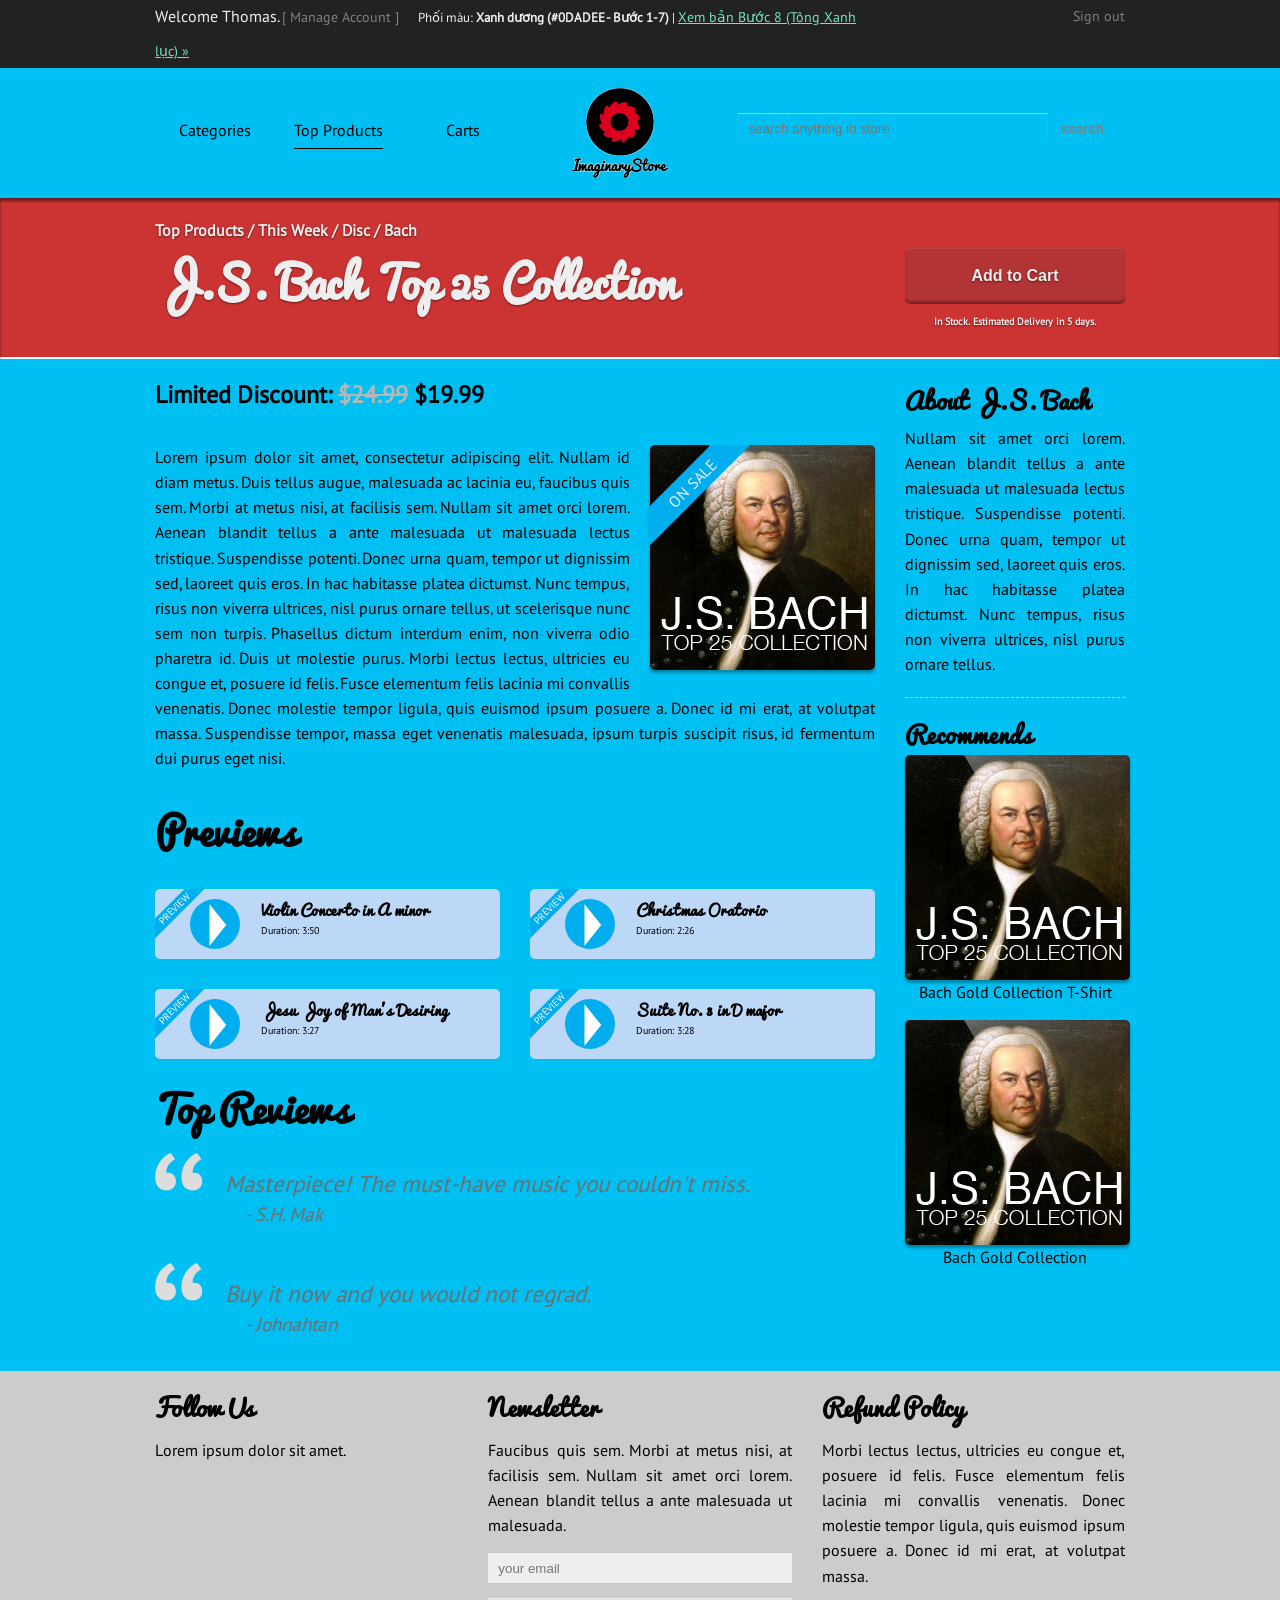
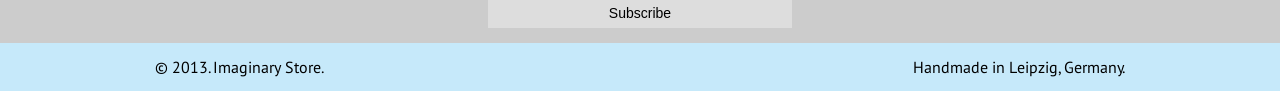
==== Pra/index.html @ 4e6197c7 "Hoàn thành bài thực hành phối màu đơn tông trên trang web" ====
<!doctype html>
<html>
<head>
<meta charset="utf-8">
<meta name="viewport" content="width=device-width, initial-scale=1" />
<title>Imaginary Store</title>
<link href="style.css" rel="stylesheet" type="text/css" />
</head>

<body>
<header id="top">
	<div class="fix-size">
    	<p class="c9 left">
        	Welcome Thomas. <a href="">[ Manage Account ]</a>
            <span style="margin-left: 15px; font-size: 13px;">
                Phối màu: <strong>Xanh dương (#0DADEE - Bước 1-7)</strong> | <a href="index-variant2.html" style="color: #6EE7B7; text-decoration: underline;">Xem bản Bước 8 (Tông Xanh lục) &raquo;</a>
            </span>
        </p>
        <p class="c3 left">
        	<a href="#main-nav" class="hide"><img src="images/nav-btn.png" alt="button" /></a>
            <a href="" class="right">Sign out</a>
        </p>
    </div>
    <div class="clear"></div>
</header><!-- header -->

<nav>
	<div class="fix-size">
    	<ul class="c5 left show">
        	<li><a href="">Categories</a></li>
            <li><a href="">Top Products</a></li>
            <li><a href="">Carts</a></li>
        </ul>
        <a href="" class="c2 left c">
        	<img src="images/logo.png" alt="logo" />
        </a>
        <form action="#" class="c5 left show">
        	<input type="search" placeholder="search anything in store" required />
            <input type="submit" value="search" />
        </form>
    </div>
    <div class="clear"></div>
</nav><!-- nav -->

<section id="banner">
	<div class="fix-size">
    	<section class="c9 left c">
        	<p>Top Products / This Week / Disc / Bach</p>
            <h1>J.S. Bach Top 25 Collection</h1>
        </section>
        <aside class="c3 left c">
        	<button>Add to Cart</button>
            <p>In Stock. Estimated Delivery in 5 days.</p>
        </aside>
    </div>
    <div class="clear"></div>
</section><!-- banner -->

<section id="main">
	<div class="fix-size">
    	<section class="c9 left c">
        	<h3>Limited Discount: <del>$24.99</del> $19.99</h3>            
            <div class="trans right">
                <div class="cover">
                    <div class="face">
                        <p class="on-sale">ON SALE</p>
                    </div>
                    <div class="face back">
                        <b>J.S. Bach - Top 25 Collection</b>
                        <ol>
                            <li>Violin Concerto in A minor</li>
                            <li>Christmas Oratorio</li>
                            <li>Jesu Joy of Man's Desiring</li>
                            <li>Suite No. 3 in D major</li>
                            <!-- text -->
                        </ol>
                    </div>
                </div>
            </div><!-- trans -->
            
            <p>
            	Lorem ipsum dolor sit amet, consectetur adipiscing elit. Nullam id diam metus. Duis tellus augue, malesuada ac lacinia eu, faucibus quis sem. Morbi at metus nisi, at facilisis sem. Nullam sit amet orci lorem. Aenean blandit tellus a ante malesuada ut malesuada lectus tristique. Suspendisse potenti. Donec urna quam, tempor ut dignissim sed, laoreet quis eros. In hac habitasse platea dictumst. Nunc tempus, risus non viverra ultrices, nisl purus ornare tellus, ut scelerisque nunc sem non turpis. Phasellus dictum interdum enim, non viverra odio pharetra id. Duis ut molestie purus. Morbi lectus lectus, ultricies eu congue et, posuere id felis. Fusce elementum felis lacinia mi convallis venenatis. Donec molestie tempor ligula, quis euismod ipsum posuere a. Donec id mi erat, at volutpat massa. Suspendisse tempor, massa eget venenatis malesuada, ipsum turpis suscipit risus, id fermentum dui purus eget nisi.<!-- text -->
            </p>
            
            <h2>Previews</h2>
            <ul class="preview">
            	<li class="left"><a href="">
                	<div class="c3 left">
                    	<p class="title">PREVIEW</p>
                        <div class="circle"><div class="triangle">&#9658;</div></div>
                    </div>
                    <div class="c9 left">
                    	<b>Violin Concerto in A minor</b><!-- text -->
                        <small>Duration: 3:50</small>
                    </div>
                    <div class="clear"></div>
                </a></li><!-- element -->
                
                <li class="right"><a href="">
                	<div class="c3 left">
                    	<p class="title">PREVIEW</p>
                        <div class="circle"><div class="triangle">&#9658;</div></div>
                    </div>
                    <div class="c9 left">
                    	<b>Christmas Oratorio</b><!-- text -->
                        <small>Duration: 2:26</small>
                    </div>
                    <div class="clear"></div>
                </a></li><!-- element -->
                <li class="clear"></li>
                
                <li class="left"><a href="">
                	<div class="c3 left">
                    	<p class="title">PREVIEW</p>
                        <div class="circle"><div class="triangle">&#9658;</div></div>
                    </div>
                    <div class="c9 left">
                    	<b>Jesu Joy of Man's Desiring</b><!-- text -->
                        <small>Duration: 3:27</small>
                    </div>
                    <div class="clear"></div>
                </a></li><!-- element -->
                
                <li class="right"><a href="">
                	<div class="c3 left">
                    	<p class="title">PREVIEW</p>
                        <div class="circle"><div class="triangle">&#9658;</div></div>
                    </div>
                    <div class="c9 left">
                    	<b>Suite No. 3 in D major</b><!-- text -->
                        <small>Duration: 3:28</small>
                    </div>
                    <div class="clear"></div>
                </a></li><!-- element -->
            </ul>
            <div class="clear"></div>
            
            <h2>Top Reviews</h2>
            <blockquote>
            	<div class="quote">&ldquo;</div>
                <p>
                	Masterpiece! The must-have music you couldn't miss.<small>- S.H. Mak</small>
                </p>
            </blockquote>
            
            <blockquote>
            	<div class="quote">&ldquo;</div>
                <p>
                	Buy it now and you would not regrad. <small>- Johnahtan</small>
                </p>
            </blockquote>
        </section>
        <aside class="c3 left c">
        	<h3>About J.S. Bach</h3>
            <p class="about">
            	Nullam sit amet orci lorem. Aenean blandit tellus a ante malesuada ut malesuada lectus tristique. Suspendisse potenti. Donec urna quam, tempor ut dignissim sed, laoreet quis eros. In hac habitasse platea dictumst. Nunc tempus, risus non viverra ultrices, nisl purus ornare tellus.
            </p>
            
            <h3>Recommends</h3>
            <div class="aside-cover">
            	<div class="trans">
                	<div class="cover">
                    	<div class="face">
                        </div>
                        <div class="face back">
                        	<b>J.S. Bach - Top 25 Collection</b>
                            <ol>
                            	<li>Violin Concerto in A minor</li>
                                <li>Christmas Oratorio</li>
                                <li>Jesu Joy of Man's Desiring</li>
                                <li>Suite No. 3 in D major</li>
                            	<!-- text -->
                            </ol>
                            <button>Go to Album</button>
                        </div>
                    </div>
                </div><!-- trans -->
            	<p>Bach Gold Collection T-Shirt</p>
            </div><!-- aside cover -->
            
            <div class="aside-cover">
            	<div class="trans">
                	<div class="cover">
                    	<div class="face">
                        </div>
                        <div class="face back">
                        	<b>J.S. Bach - Top 25 Collection</b>
                            <ol>
                            	<li>Violin Concerto in A minor</li>
                                <li>Christmas Oratorio</li>
                                <li>Jesu Joy of Man's Desiring</li>
                                <li>Suite No. 3 in D major</li>
                            	<!-- text -->
                            </ol>
                            <button>Go to Album</button>
                        </div>
                    </div>
                </div><!-- trans -->
                <p>Bach Gold Collection</p>
            </div><!-- aside cover -->
        </aside>
    </div>
    <div class="clear"></div>
    
    <nav id="main-nav" class="c12 c hide">
    	<ul>
        	<li><a href="#top"><span class="arrow"></span>Back to Top</a></li>
            <li><a href="">Categories</a></li>
            <li><a href="">Top Products</a></li>
            <li><a href="">Carts</a></li>
            <li><a href="">Your Account</a></li>
        </ul>
        <form action="#">
        	<input type="search" placeholder="search in store" required />
            <input type="submit" value="go" />
        </form>
    </nav><!-- main nav -->
    <div class="clear"></div>
</section><!-- main -->

<section id="info">
	<div class="fix-size">
    	<div class="c4 left c">
        	<h3>Follow Us</h3>
            <p>
            	Lorem ipsum dolor sit amet.
            </p>
        </div>
        <div class="c4 left c">
        	<h3>Newsletter</h3>
            <p>
            	Faucibus quis sem. Morbi at metus nisi, at facilisis sem. Nullam sit amet orci lorem. Aenean blandit tellus a ante malesuada ut malesuada.
            </p>
            <form action="#">
            	<input type="email" placeholder="your email" required />
                <input type="submit" value="Subscribe" />
            </form>
        </div>
        <div class="c4 left c">
        	<h3>Refund Policy</h3>
        	<p>
            	Morbi lectus lectus, ultricies eu congue et, posuere id felis. Fusce elementum felis lacinia mi convallis venenatis. Donec molestie tempor ligula, quis euismod ipsum posuere a. Donec id mi erat, at volutpat massa.
            </p>
        </div>
    </div>
    <div class="clear"></div>
</section><!-- info -->

<footer>
	<div class="fix-size">
    	<div class="c12 c">
        	<span>&copy; 2013. Imaginary Store.</span>
            <span class="right">Handmade in Leipzig, Germany.</span>
        </div>
    </div>
    <div class="clear"></div>
</footer><!-- footer -->
</body>
</html>
---- Pra/style.css ----
@charset "utf-8";
/* CSS Document */
* {
	margin: 0;
	padding: 0;
}
ul li {
	list-style: none;
}
a {
	text-decoration: none;
}
.clear {
	clear: both;
}
.left {
	float: left;
}
.right { 
	float: right;
}
.hide {
	display: none;
}
::selection {
	background: #00ADEE;
	color: #fff;
}
::-moz-selection {
background: #00ADEE;
color: #fff;
}
.c2 {
	width: 16.6666%;
}
.c3 {
	width: 25%;
}
.c4 {
	width: 33.3333%;
}
.c5 {
	width: 41.6666%;
}
.c9 {
	width: 75%;
}
.c12 {
	width: 100%;
}
.c2, .c3, .c4, .c5, .c9, .c12 {
	padding: 0 15px;
	box-sizing: border-box;
	-moz-box-sizing: border-box;
}
.fix-size {
	max-width: 1000px;
	margin: auto;
}
/* core */
@font-face {
	font-family: font1;
	src: url(fonts/pacifico.woff);
}
@font-face {
	font-family: font2;
	src: url(fonts/ptsans.woff);
}
body {
    font-family: font2;
    font-size: 15.5px;
    color: #000;
    background: #00BFF2; 
    line-height: 1.62em;
}
/* header */
header {
	color: #eee;
	background: #222;
	line-height: 32px;
}
header a {
	color: #808080;
	font-size: 14px;
}
/* footer */
footer {
    color: #000; 
    background: #C6E9FA; 
    line-height: 48px;
}
/* nav */
body > nav ul {
	margin-top: 45px;
}
body > nav ul li {
	width: 31%;
	display: inline-block;
	text-align: center;
}
body > nav ul li a {
	color: #000;
	display: inline-block;
	padding: 5px 0;
}
body > nav ul li:nth-child(2) a {
	border-bottom: solid 1px;
}
body > nav ul:hover li a {
	border-bottom: none;
}
body > nav ul li:hover a {
	border-bottom: solid 1px;
}
body > nav a.c2 {
	display: block;
}
body > nav a img {
	display: block;
	margin: 20px 0;
}
body > nav form {
	margin-top: 45px;
}
input, button {
	width: 100%;
	height: 30px;
	color: #a9a9a9;
	background: none;
	border: none;
	outline: none;
}
body > nav input[type=search] {
	width: 80%;
	box-shadow: inset 0 1px 1px rgba(210, 210, 210, 0.8);
	text-indent: 10px;
}
body > nav input[type=search]:focus {
	background: #fff;
	box-shadow: inset 0 1px 1px rgba(170, 170, 170, 0.7);
}
body > nav input[type=submit] {
	width: 16%;
	font-weight: bold;
	color: #808080;
}
body > nav input[type=search]:focus + input {
	background: #fff;
	box-shadow: inset 0 1px 1px rgba(170, 170, 170, 0.7);
}
/* banner */
#banner {
	background: #c33;
	box-shadow: inset 0 3px 3px rgba(0, 0, 0, 0.5), inset 0 -2px #fff;
	font-weight: bold;
	padding: 20px 0;
	color: #eee;
	text-shadow: 0 1px 2px rgba(0, 0, 0, 0.5);
}
h1, h2, h3 {
	font-family: font1;
	line-height: normal;
	padding-bottom: 10px;
}
h1 {
	font-size: 44px;
}
h2 {
	font-size: 38px;
}
h3 {
	font-size: 24px;
}
#banner aside button {
	height: 56px;
	border-radius: 5px;
	margin-top: 30px;
	font-size: 16px;
	font-weight: bold;
	color: #eee;
	box-shadow: inset 0 -3px 2px rgba(0, 0, 0, 0.3), inset 0 1px 1px rgba(255, 255, 255, 0.1);
	background: #b23434;
	text-shadow: 0 1px 2px rgba(0, 0, 0, 0.5);
}
#banner aside button:hover {
	box-shadow: inset 0 2px 2px rgba(0, 0, 0, 0.1), inset 0 -2px rgba(255, 255, 255, 0.1);
}
#banner aside button:active {
	box-shadow: inset 0 2px 2px rgba(0, 0, 0, 0.1), inset 0 -2px rgba(255, 255, 255, 0.1);
	background: #8f292b;
}
#banner aside p {
	text-align: center;
	font-size: 10px;
	padding: 5px 0;
}
/* main */
#main {
	padding-top: 20px;
	overflow: hidden;
}
#main section > .right {
	margin-left: 20px;
	margin-bottom: 10px;
}
#main section h3 {
	font-family: font2;
	font-size: 24px !important;
	margin-bottom: 25px;
}
#main section h3 del {
	color: #b6b6b6;
}
#main section > p {
	text-align: justify;
	margin-bottom: 25px;
}
/* trans */
.trans {
	width: 225px;
	height: 225px;
	margin: auto;
	perspective: 800px;
	-webkit-perspective: 800px;
}
.trans .cover {
	width: 225px;
	height: 225px;
	position: relative;
	transform-style: preserve-3d;
	-webkit-transform-style: preserve-3d;
	transition: all 0.5s ease-out;
	-webkit-transition: all 0.5s ease-out;
}
.trans .face {
	background: url(images/disc-cover.png) no-repeat;
	width: 205px;
	height: 205px;
	padding: 10px;
	border-radius: 5px;
	transform-style: preserve-3d;
	-webkit-transform-style: preserve-3d;
	backface-visibility: hidden;
	-webkit-backface-visibility: hidden;
	box-shadow: 0 3px 3px rgba(0, 0, 0, 0.3);
	position: absolute;
	overflow: hidden;
}
.trans .back {
	box-shadow: 0 3px 3px rgba(0, 0, 0, 0.3), inset 0 225px rgba(255, 255, 255, 0.7);
	text-align: center;
	transform: rotateY(180deg);
	-webkit-transform: rotateY(180deg);
	padding: 9px;
	border: solid 1px;
}
.trans:hover .cover {
	transform: rotateY(-180deg);
	-webkit-transform: rotateY(-180deg);
}
.trans .back b {
	font-size: 14px;
}
.trans .back ol {
	margin-top: 10px;
}
.trans .back ol li {
	list-style: decimal inside;
	line-height: 28px;
	text-align: left;
}
.trans .on-sale {
    background: #00ADEE; 
    color: #eee;
    transform: rotate(-45deg);
    -webkit-transform: rotate(-45deg);
    margin-top: 14px;
    margin-left: -140px;
    text-align: center;
    line-height: 28px;
}
.trans .back button {
	color: #eee;
	background: #c33;
	border-radius: 4px;
	margin-top: 10px;
	width: 100px;
}
.trans .back button:hover {
	background: rgba(204, 51, 51, 0.8);
}
/* main */
#main .preview li {
	width: 50%;
}
#main .preview li a {
    display: block;
    background: #BDD7F7; 
    border-radius: 5px;
    margin: 15px;
    overflow: hidden;
    color: #000;
    position: relative;
    padding: 10px;
}
#main .preview li.left a {
	margin-left: 0;
}
#main .preview li.right a {
	margin-right: 0;
}
#main .preview .title {
    color: #fff;
    font-size: 10px;
    display: block;
    padding: 0 20px;
    line-height: 14px;
    display: block;
    background: #00ADEE; 
    transform: rotate(-45deg);
    -webkit-transform: rotate(-45deg);
    position: absolute;
    top: 13px;
    left: -20px;
}
#main .preview .circle {
    margin-left: 10px;
    width: 50px;
    height: 50px;
    border-radius: 50%;
    background: #00ADEE; 
    position: relative;
}
#main .preview .triangle {
	color: #fff;
	font-size: 28px;
	transform: scaleY(2.5);
	-webkit-transform: scaleY(2.5);
	top: 7px;
	left: 14px;
	position: absolute;
}
#main .preview b {
	font-family: font1;
	display: block;
	line-height: 22px;
}
#main .preview small {
	font-size: 10px;
	display: block;
	line-height: 20px;
}
#main blockquote {
	position: relative;
	margin-bottom: 35px;
}
#main blockquote .quote {
	font-size: 18px;
	transform: scale(10, 10);
	-webkit-transform: scale(10, 10);
	color: #ddd;
	position: absolute;
	left: 20px;
	top: 65px;
}
#main blockquote p {
	padding-top: 20px;
	padding-left: 70px;
	font-size: 23px;
	font-style: italic;
	color: #6f6f6f;
}
#main blockquote small {
	display: block;
	margin-left: 20px;
	margin-top: 5px;
}
#main aside h3 {
	padding-bottom: 0px;
}
#main aside p {
	text-align: center;
}
#main aside .about {
	margin-bottom: 15px;
	padding-bottom: 20px;
	border-bottom: #ccc dashed 1px;
	text-align: justify;
	margin-top: 5px;
}
#main aside .aside-cover {
	margin-bottom: 15px;
}
/* info */
#info {
	padding: 15px 0;
	background: #ccc;
}
#info p {
	margin-bottom: 15px;
	text-align: justify;
}
#info input[type=email] {
	text-indent: 10px;
	background: #eee;
	box-shadow: inset 0 1px 1px #eee;
	margin-bottom: 15px;
}
#info input[type=submit] {
	background: #ddd;
	color: #000;
	box-shadow: inset 0 1px #eee;
	font-size: 14px;
}

/* small screen */
@media (max-width: 800px) {
.hide {
	display: block;
}
.show {
	display: none;
}
.c {
	width: 100%;
}
header a.right {
	float: left;
}
header a.hide {
	float: right;
}
header a.hide img {
	display: block;
	margin: 6px;
}
body > nav a.c2 img {
	margin: 20px auto;
}
#banner {
	padding-bottom: 10px;
}
h1 {
	font-size: 34px;
}
h2 {
	font-size: 28px;
}
h3 {
	font-size: 18px;
}
#main .preview li {
	width: 100%;
}
#main .preview li a {
	margin: 15px 0;
}
#main aside .aside-cover {
	width: 50%;
	float: left;
}
#main-nav {
	margin: 50px 0;
}
#main-nav ul li a {
	display: block;
	line-height: 56px;
	border-top: #ddd solid 1px;
	color: #000;
	padding: 0 10px;
	transition: all 0.5s linear;
	-webkit-transition: all 0.5s linear;
}
#main-nav ul li:last-child a {
	border-bottom: #ddd solid 1px;
}
#main-nav ul li a:hover {
    background: rgba(0, 177, 226, 0.3); 
}
#main-nav .arrow {
	background: url(images/arrow.png) no-repeat bottom;
	width: 30px;
	height: 20px;
	display: inline-block;
	transition: all 0.5s linear;
	-webkit-transition: all 0.5s linear;
}
#main-nav ul li:first-child a:hover .arrow {
	background: url(images/double-arrow.png) no-repeat bottom;
}
#main-nav input {
	border: #aaa solid 1px;
	height: 34px;
	margin: 10px 0;
}
#main-nav input[type=search] {
	box-shadow: inset 0 1px 1px rgba(170, 170, 170, 0.4);
	text-indent: 10px;
}
#main-nav input[type=submit] {
	color: #222;
}
}
 @media (max-width: 500px) {
header p.c9 {
	width: 66.6666%;
}
header p.c3 {
	width: 33.3333%;
}
}
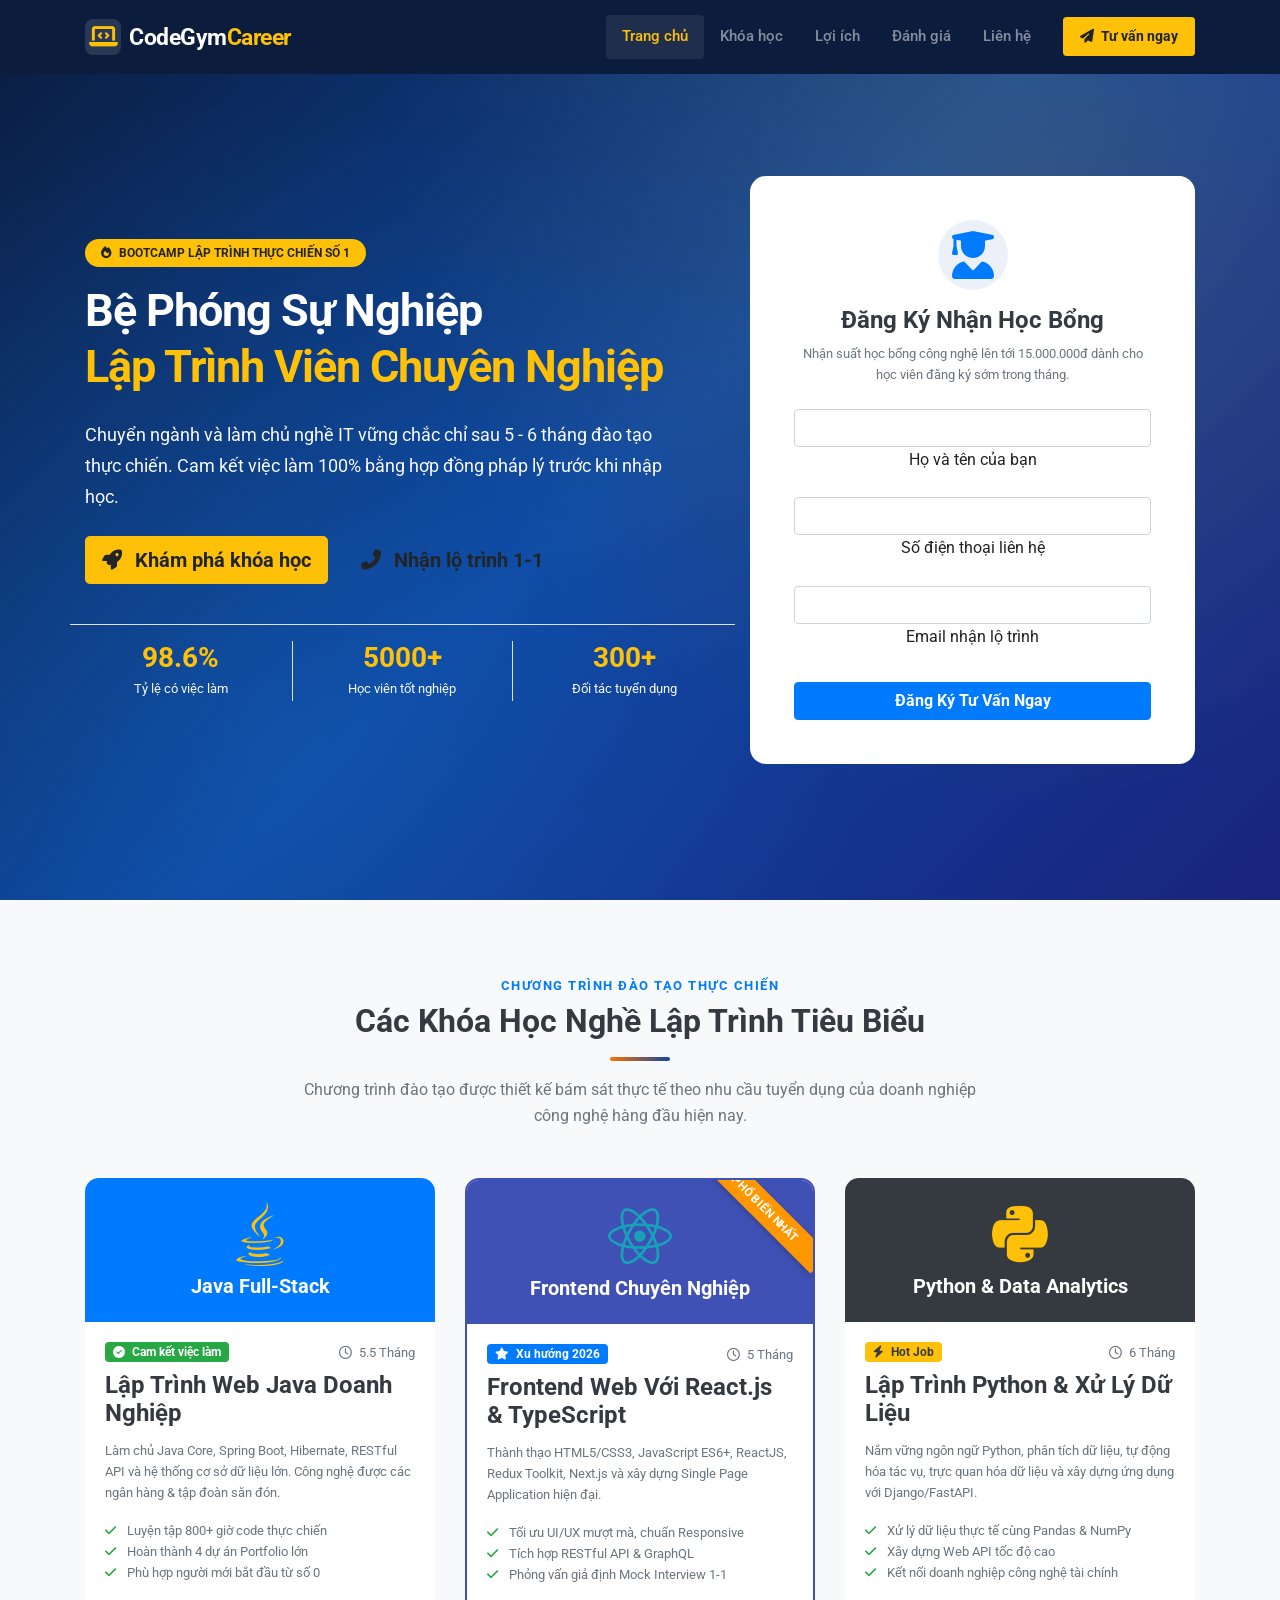
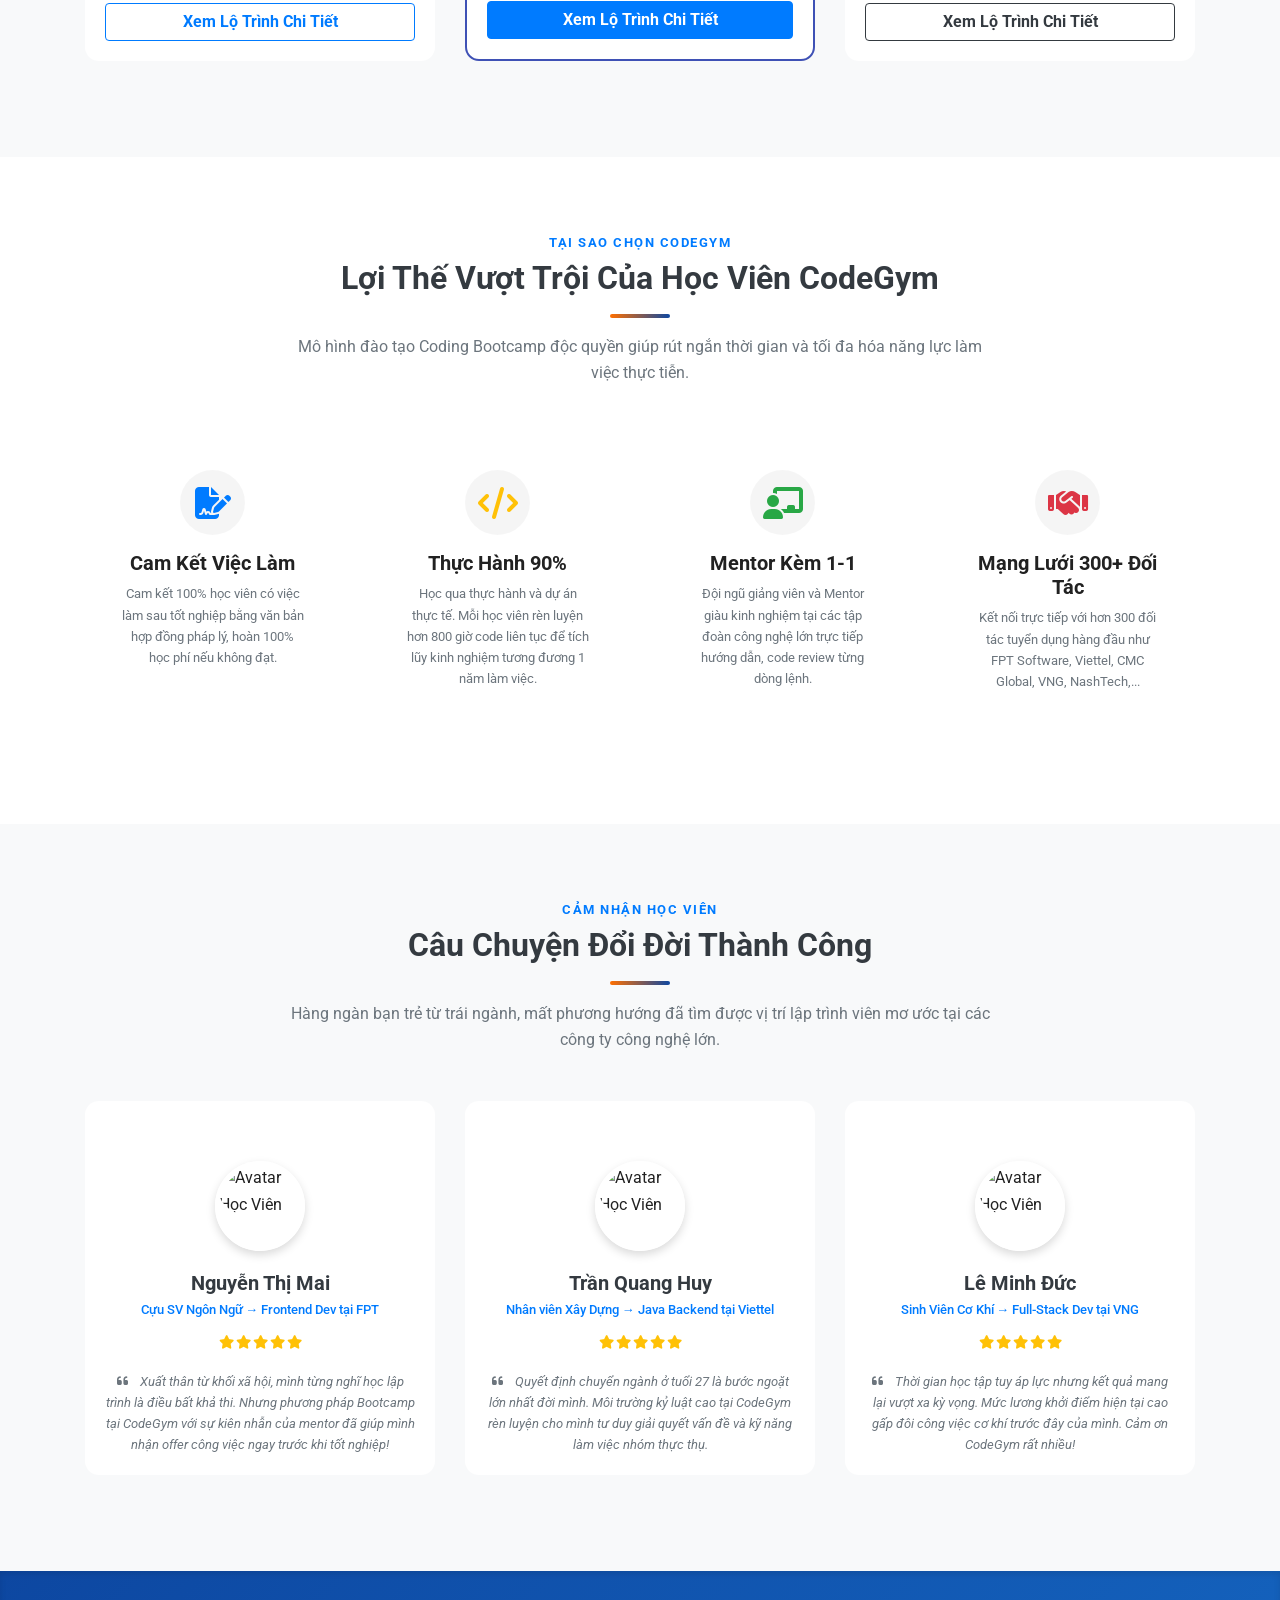
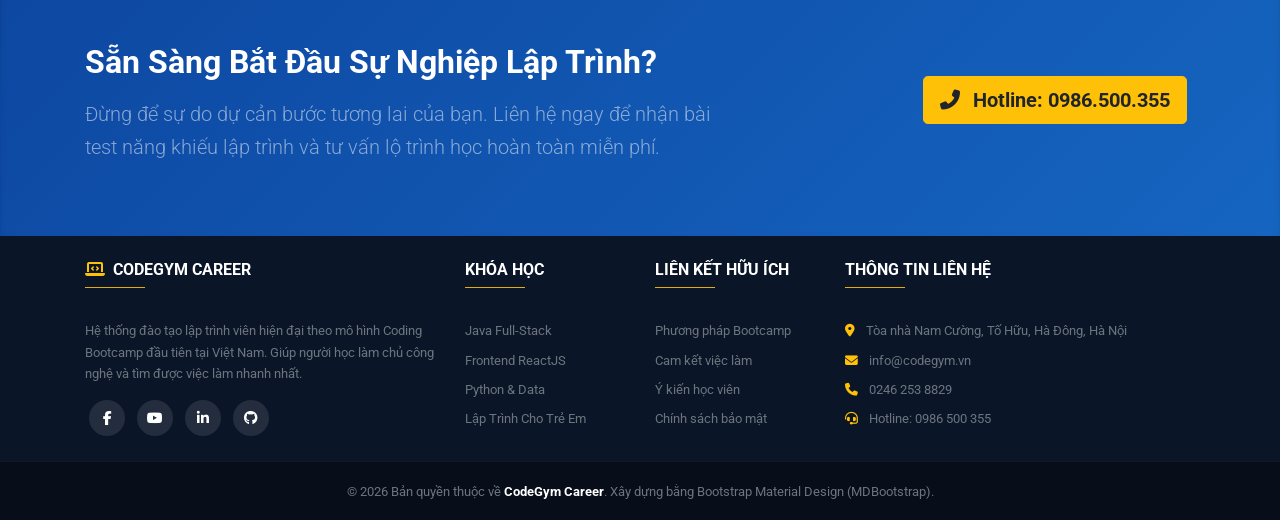
==== commit 40ae2fa7: "Hoan thanh Landing Page CodeGym Career voi MDBootstrap" ====
--- a/Pra/index.html
+++ b/Pra/index.html
@@ -1,259 +1,549 @@
-<!doctype html>
-<html>
+<!DOCTYPE html>
+<html lang="vi">
 <head>
-<meta charset="utf-8">
-<meta name="viewport" content="width=device-width, initial-scale=1" />
-<title>Imaginary Store</title>
-<link href="style.css" rel="stylesheet" type="text/css" />
+    <meta charset="UTF-8">
+    <meta name="viewport" content="width=device-width, initial-scale=1, shrink-to-fit=no">
+    <meta http-equiv="x-ua-compatible" content="ie=edge">
+    <title>CodeGym Career - Bệ Phóng Sự Nghiệp Lập Trình Viên Hiện Đại</title>
+    
+    <!-- 1. Font Awesome Icons -->
+    <link rel="stylesheet" href="https://cdnjs.cloudflare.com/ajax/libs/font-awesome/6.4.0/css/all.min.css">
+    
+    <!-- 2. Google Fonts: Roboto -->
+    <link rel="stylesheet" href="https://fonts.googleapis.com/css?family=Roboto:300,400,500,700&display=swap">
+    
+    <!-- 3. Bootstrap Core CSS -->
+    <link href="https://cdnjs.cloudflare.com/ajax/libs/twitter-bootstrap/4.5.0/css/bootstrap.min.css" rel="stylesheet">
+    
+    <!-- 4. Material Design Bootstrap (MDBootstrap) Core CSS -->
+    <link href="https://cdnjs.cloudflare.com/ajax/libs/mdbootstrap/4.19.1/css/mdb.min.css" rel="stylesheet">
+    
+    <!-- 5. Custom CSS -->
+    <link href="style.css" rel="stylesheet">
 </head>
-
 <body>
-<header id="top">
-	<div class="fix-size">
-    	<p class="c9 left">
-        	Welcome Thomas. <a href="">[ Manage Account ]</a>
-            <span style="margin-left: 15px; font-size: 13px;">
-                Phối màu: <strong>Xanh dương (#0DADEE - Bước 1-7)</strong> | <a href="index-variant2.html" style="color: #6EE7B7; text-decoration: underline;">Xem bản Bước 8 (Tông Xanh lục) &raquo;</a>
-            </span>
-        </p>
-        <p class="c3 left">
-        	<a href="#main-nav" class="hide"><img src="images/nav-btn.png" alt="button" /></a>
-            <a href="" class="right">Sign out</a>
-        </p>
-    </div>
-    <div class="clear"></div>
-</header><!-- header -->
-
-<nav>
-	<div class="fix-size">
-    	<ul class="c5 left show">
-        	<li><a href="">Categories</a></li>
-            <li><a href="">Top Products</a></li>
-            <li><a href="">Carts</a></li>
-        </ul>
-        <a href="" class="c2 left c">
-        	<img src="images/logo.png" alt="logo" />
-        </a>
-        <form action="#" class="c5 left show">
-        	<input type="search" placeholder="search anything in store" required />
-            <input type="submit" value="search" />
-        </form>
-    </div>
-    <div class="clear"></div>
-</nav><!-- nav -->
-
-<section id="banner">
-	<div class="fix-size">
-    	<section class="c9 left c">
-        	<p>Top Products / This Week / Disc / Bach</p>
-            <h1>J.S. Bach Top 25 Collection</h1>
-        </section>
-        <aside class="c3 left c">
-        	<button>Add to Cart</button>
-            <p>In Stock. Estimated Delivery in 5 days.</p>
-        </aside>
-    </div>
-    <div class="clear"></div>
-</section><!-- banner -->
-
-<section id="main">
-	<div class="fix-size">
-    	<section class="c9 left c">
-        	<h3>Limited Discount: <del>$24.99</del> $19.99</h3>            
-            <div class="trans right">
-                <div class="cover">
-                    <div class="face">
-                        <p class="on-sale">ON SALE</p>
-                    </div>
-                    <div class="face back">
-                        <b>J.S. Bach - Top 25 Collection</b>
-                        <ol>
-                            <li>Violin Concerto in A minor</li>
-                            <li>Christmas Oratorio</li>
-                            <li>Jesu Joy of Man's Desiring</li>
-                            <li>Suite No. 3 in D major</li>
-                            <!-- text -->
-                        </ol>
-                    </div>
-                </div>
-            </div><!-- trans -->
-            
-            <p>
-            	Lorem ipsum dolor sit amet, consectetur adipiscing elit. Nullam id diam metus. Duis tellus augue, malesuada ac lacinia eu, faucibus quis sem. Morbi at metus nisi, at facilisis sem. Nullam sit amet orci lorem. Aenean blandit tellus a ante malesuada ut malesuada lectus tristique. Suspendisse potenti. Donec urna quam, tempor ut dignissim sed, laoreet quis eros. In hac habitasse platea dictumst. Nunc tempus, risus non viverra ultrices, nisl purus ornare tellus, ut scelerisque nunc sem non turpis. Phasellus dictum interdum enim, non viverra odio pharetra id. Duis ut molestie purus. Morbi lectus lectus, ultricies eu congue et, posuere id felis. Fusce elementum felis lacinia mi convallis venenatis. Donec molestie tempor ligula, quis euismod ipsum posuere a. Donec id mi erat, at volutpat massa. Suspendisse tempor, massa eget venenatis malesuada, ipsum turpis suscipit risus, id fermentum dui purus eget nisi.<!-- text -->
-            </p>
-            
-            <h2>Previews</h2>
-            <ul class="preview">
-            	<li class="left"><a href="">
-                	<div class="c3 left">
-                    	<p class="title">PREVIEW</p>
-                        <div class="circle"><div class="triangle">&#9658;</div></div>
-                    </div>
-                    <div class="c9 left">
-                    	<b>Violin Concerto in A minor</b><!-- text -->
-                        <small>Duration: 3:50</small>
-                    </div>
-                    <div class="clear"></div>
-                </a></li><!-- element -->
+
+    <!-- ==================== HEADER / NAVBAR ==================== -->
+    <header>
+        <nav class="navbar navbar-expand-lg navbar-dark fixed-top scrolling-navbar codegym-navbar z-depth-2">
+            <div class="container">
+                <a class="navbar-brand font-weight-bold d-flex align-items-center" href="#home">
+                    <span class="brand-icon mr-2">
+                        <i class="fas fa-laptop-code"></i>
+                    </span>
+                    <span>CodeGym<span class="text-warning">Career</span></span>
+                </a>
                 
-                <li class="right"><a href="">
-                	<div class="c3 left">
-                    	<p class="title">PREVIEW</p>
-                        <div class="circle"><div class="triangle">&#9658;</div></div>
-                    </div>
-                    <div class="c9 left">
-                    	<b>Christmas Oratorio</b><!-- text -->
-                        <small>Duration: 2:26</small>
-                    </div>
-                    <div class="clear"></div>
-                </a></li><!-- element -->
-                <li class="clear"></li>
+                <!-- Collapse button for mobile -->
+                <button class="navbar-toggler" type="button" data-toggle="collapse" data-target="#mainNavbarNav"
+                    aria-controls="mainNavbarNav" aria-expanded="false" aria-label="Toggle navigation">
+                    <span class="navbar-toggler-icon"></span>
+                </button>
                 
-                <li class="left"><a href="">
-                	<div class="c3 left">
-                    	<p class="title">PREVIEW</p>
-                        <div class="circle"><div class="triangle">&#9658;</div></div>
-                    </div>
-                    <div class="c9 left">
-                    	<b>Jesu Joy of Man's Desiring</b><!-- text -->
-                        <small>Duration: 3:27</small>
-                    </div>
-                    <div class="clear"></div>
-                </a></li><!-- element -->
-                
-                <li class="right"><a href="">
-                	<div class="c3 left">
-                    	<p class="title">PREVIEW</p>
-                        <div class="circle"><div class="triangle">&#9658;</div></div>
-                    </div>
-                    <div class="c9 left">
-                    	<b>Suite No. 3 in D major</b><!-- text -->
-                        <small>Duration: 3:28</small>
-                    </div>
-                    <div class="clear"></div>
-                </a></li><!-- element -->
-            </ul>
-            <div class="clear"></div>
-            
-            <h2>Top Reviews</h2>
-            <blockquote>
-            	<div class="quote">&ldquo;</div>
-                <p>
-                	Masterpiece! The must-have music you couldn't miss.<small>- S.H. Mak</small>
+                <!-- Collapsible content -->
+                <div class="collapse navbar-collapse" id="mainNavbarNav">
+                    <ul class="navbar-nav ml-auto align-items-lg-center">
+                        <li class="nav-item active">
+                            <a class="nav-link font-weight-500 waves-effect waves-light" href="#home">Trang chủ <span class="sr-only">(current)</span></a>
+                        </li>
+                        <li class="nav-item">
+                            <a class="nav-link font-weight-500 waves-effect waves-light" href="#courses">Khóa học</a>
+                        </li>
+                        <li class="nav-item">
+                            <a class="nav-link font-weight-500 waves-effect waves-light" href="#benefits">Lợi ích</a>
+                        </li>
+                        <li class="nav-item">
+                            <a class="nav-link font-weight-500 waves-effect waves-light" href="#testimonials">Đánh giá</a>
+                        </li>
+                        <li class="nav-item">
+                            <a class="nav-link font-weight-500 waves-effect waves-light" href="#contact">Liên hệ</a>
+                        </li>
+                        <li class="nav-item ml-lg-3 mt-2 mt-lg-0">
+                            <a href="#contact" class="btn btn-warning btn-sm btn-rounded font-weight-bold waves-effect waves-light m-0 px-3 py-2 z-depth-1">
+                                <i class="fas fa-paper-plane mr-1"></i> Tư vấn ngay
+                            </a>
+                        </li>
+                    </ul>
+                </div>
+            </div>
+        </nav>
+    </header>
+
+    <!-- ==================== HERO SECTION (JUMBOTRON / GRID) ==================== -->
+    <section id="home" class="hero-section d-flex align-items-center">
+        <div class="container">
+            <div class="row align-items-center py-5">
+                <div class="col-lg-7 text-white text-center text-lg-left hero-content">
+                    <span class="badge badge-pill badge-warning px-3 py-2 mb-3 font-weight-bold text-uppercase z-depth-1">
+                        <i class="fas fa-fire mr-1"></i> Bootcamp Lập Trình Thực Chiến Số 1
+                    </span>
+                    <h1 class="display-4 font-weight-bold mb-4 hero-title">
+                        Bệ Phóng Sự Nghiệp <br class="d-none d-md-inline">
+                        <span class="text-warning">Lập Trình Viên Chuyên Nghiệp</span>
+                    </h1>
+                    <p class="lead mb-4 text-light font-weight-normal hero-desc">
+                        Chuyển ngành và làm chủ nghề IT vững chắc chỉ sau 5 - 6 tháng đào tạo thực chiến. Cam kết việc làm 100% bằng hợp đồng pháp lý trước khi nhập học.
+                    </p>
+                    <div class="d-flex flex-wrap justify-content-center justify-content-lg-start hero-cta-group">
+                        <a href="#courses" class="btn btn-warning btn-rounded btn-lg font-weight-bold waves-effect waves-light z-depth-2 mr-md-3 mb-3">
+                            <i class="fas fa-rocket mr-2"></i> Khám phá khóa học
+                        </a>
+                        <a href="#contact" class="btn btn-outline-white btn-rounded btn-lg font-weight-bold waves-effect waves-light mb-3">
+                            <i class="fas fa-phone-alt mr-2"></i> Nhận lộ trình 1-1
+                        </a>
+                    </div>
+                    <!-- Quick stats -->
+                    <div class="row text-center mt-4 pt-3 border-top border-white-50">
+                        <div class="col-4">
+                            <h3 class="font-weight-bold text-warning mb-0">98.6%</h3>
+                            <small class="text-light">Tỷ lệ có việc làm</small>
+                        </div>
+                        <div class="col-4 border-left border-right border-white-50">
+                            <h3 class="font-weight-bold text-warning mb-0">5000+</h3>
+                            <small class="text-light">Học viên tốt nghiệp</small>
+                        </div>
+                        <div class="col-4">
+                            <h3 class="font-weight-bold text-warning mb-0">300+</h3>
+                            <small class="text-light">Đối tác tuyển dụng</small>
+                        </div>
+                    </div>
+                </div>
+                <div class="col-lg-5 text-center mt-5 mt-lg-0">
+                    <div class="hero-image-card card z-depth-3 p-4">
+                        <div class="card-body">
+                            <div class="icon-circle mb-3 mx-auto">
+                                <i class="fas fa-user-graduate fa-3x text-primary"></i>
+                            </div>
+                            <h4 class="card-title font-weight-bold text-dark mb-2">Đăng Ký Nhận Học Bổng</h4>
+                            <p class="card-text text-muted small mb-4">
+                                Nhận suất học bổng công nghệ lên tới 15.000.000đ dành cho học viên đăng ký sớm trong tháng.
+                            </p>
+                            <form action="#" onsubmit="event.preventDefault(); alert('Cảm ơn bạn! Chuyên viên CodeGym sẽ liên hệ tư vấn trong 15 phút.');">
+                                <div class="md-form md-outline my-3">
+                                    <input type="text" id="heroName" class="form-control" required>
+                                    <label for="heroName">Họ và tên của bạn</label>
+                                </div>
+                                <div class="md-form md-outline my-3">
+                                    <input type="tel" id="heroPhone" class="form-control" required>
+                                    <label for="heroPhone">Số điện thoại liên hệ</label>
+                                </div>
+                                <div class="md-form md-outline my-3">
+                                    <input type="email" id="heroEmail" class="form-control" required>
+                                    <label for="heroEmail">Email nhận lộ trình</label>
+                                </div>
+                                <button type="submit" class="btn btn-primary btn-block btn-rounded font-weight-bold waves-effect waves-light z-depth-2 mt-4">
+                                    Đăng Ký Tư Vấn Ngay
+                                </button>
+                            </form>
+                        </div>
+                    </div>
+                </div>
+            </div>
+        </div>
+    </section>
+
+    <!-- ==================== KHÓA HỌC NỔI BẬT (MDB CARDS) ==================== -->
+    <section id="courses" class="py-5 bg-light">
+        <div class="container py-4">
+            <!-- Section Title -->
+            <div class="text-center mb-5">
+                <span class="text-uppercase font-weight-bold text-primary small tracking-wide">Chương Trình Đào Tạo Thực Chiến</span>
+                <h2 class="display-5 font-weight-bold text-dark mt-1">Các Khóa Học Nghề Lập Trình Tiêu Biểu</h2>
+                <div class="section-divider mx-auto my-3"></div>
+                <p class="text-muted max-w-700 mx-auto">
+                    Chương trình đào tạo được thiết kế bám sát thực tế theo nhu cầu tuyển dụng của doanh nghiệp công nghệ hàng đầu hiện nay.
                 </p>
-            </blockquote>
-            
-            <blockquote>
-            	<div class="quote">&ldquo;</div>
-                <p>
-                	Buy it now and you would not regrad. <small>- Johnahtan</small>
+            </div>
+
+            <!-- Course Grid Cards -->
+            <div class="row">
+                <!-- Course Card 1 -->
+                <div class="col-md-6 col-lg-4 mb-4">
+                    <div class="card h-100 course-card z-depth-1 hoverable">
+                        <div class="view overlay">
+                            <div class="course-header-banner bg-primary text-white p-4 text-center">
+                                <i class="fab fa-java fa-4x mb-2 text-warning"></i>
+                                <h5 class="font-weight-bold mb-0">Java Full-Stack</h5>
+                            </div>
+                            <div class="mask rgba-white-slight"></div>
+                        </div>
+                        <div class="card-body d-flex flex-column justify-content-between">
+                            <div>
+                                <div class="d-flex justify-content-between align-items-center mb-2">
+                                    <span class="badge badge-success px-2 py-1"><i class="fas fa-check-circle mr-1"></i> Cam kết việc làm</span>
+                                    <small class="text-muted"><i class="far fa-clock mr-1"></i> 5.5 Tháng</small>
+                                </div>
+                                <h4 class="card-title font-weight-bold text-dark">Lập Trình Web Java Doanh Nghiệp</h4>
+                                <p class="card-text text-muted small">
+                                    Làm chủ Java Core, Spring Boot, Hibernate, RESTful API và hệ thống cơ sở dữ liệu lớn. Công nghệ được các ngân hàng & tập đoàn săn đón.
+                                </p>
+                                <ul class="list-unstyled text-muted small mb-3">
+                                    <li><i class="fas fa-check text-success mr-2"></i> Luyện tập 800+ giờ code thực chiến</li>
+                                    <li><i class="fas fa-check text-success mr-2"></i> Hoàn thành 4 dự án Portfolio lớn</li>
+                                    <li><i class="fas fa-check text-success mr-2"></i> Phù hợp người mới bắt đầu từ số 0</li>
+                                </ul>
+                            </div>
+                            <div>
+                                <a href="#contact" class="btn btn-outline-primary btn-rounded btn-block font-weight-bold waves-effect">
+                                    Xem Lộ Trình Chi Tiết
+                                </a>
+                            </div>
+                        </div>
+                    </div>
+                </div>
+
+                <!-- Course Card 2 -->
+                <div class="col-md-6 col-lg-4 mb-4">
+                    <div class="card h-100 course-card z-depth-1 hoverable popular-card">
+                        <div class="popular-ribbon">Phổ Biến Nhất</div>
+                        <div class="view overlay">
+                            <div class="course-header-banner bg-indigo text-white p-4 text-center" style="background-color: #3F51B5 !important;">
+                                <i class="fab fa-react fa-4x mb-2 text-info"></i>
+                                <h5 class="font-weight-bold mb-0">Frontend Chuyên Nghiệp</h5>
+                            </div>
+                            <div class="mask rgba-white-slight"></div>
+                        </div>
+                        <div class="card-body d-flex flex-column justify-content-between">
+                            <div>
+                                <div class="d-flex justify-content-between align-items-center mb-2">
+                                    <span class="badge badge-primary px-2 py-1"><i class="fas fa-star mr-1"></i> Xu hướng 2026</span>
+                                    <small class="text-muted"><i class="far fa-clock mr-1"></i> 5 Tháng</small>
+                                </div>
+                                <h4 class="card-title font-weight-bold text-dark">Frontend Web Với React.js & TypeScript</h4>
+                                <p class="card-text text-muted small">
+                                    Thành thạo HTML5/CSS3, JavaScript ES6+, ReactJS, Redux Toolkit, Next.js và xây dựng Single Page Application hiện đại.
+                                </p>
+                                <ul class="list-unstyled text-muted small mb-3">
+                                    <li><i class="fas fa-check text-success mr-2"></i> Tối ưu UI/UX mượt mà, chuẩn Responsive</li>
+                                    <li><i class="fas fa-check text-success mr-2"></i> Tích hợp RESTful API & GraphQL</li>
+                                    <li><i class="fas fa-check text-success mr-2"></i> Phỏng vấn giả định Mock Interview 1-1</li>
+                                </ul>
+                            </div>
+                            <div>
+                                <a href="#contact" class="btn btn-primary btn-rounded btn-block font-weight-bold waves-effect waves-light z-depth-1">
+                                    Xem Lộ Trình Chi Tiết
+                                </a>
+                            </div>
+                        </div>
+                    </div>
+                </div>
+
+                <!-- Course Card 3 -->
+                <div class="col-md-6 col-lg-4 mb-4">
+                    <div class="card h-100 course-card z-depth-1 hoverable">
+                        <div class="view overlay">
+                            <div class="course-header-banner bg-dark text-white p-4 text-center">
+                                <i class="fab fa-python fa-4x mb-2 text-warning"></i>
+                                <h5 class="font-weight-bold mb-0">Python & Data Analytics</h5>
+                            </div>
+                            <div class="mask rgba-white-slight"></div>
+                        </div>
+                        <div class="card-body d-flex flex-column justify-content-between">
+                            <div>
+                                <div class="d-flex justify-content-between align-items-center mb-2">
+                                    <span class="badge badge-warning px-2 py-1 text-dark"><i class="fas fa-bolt mr-1"></i> Hot Job</span>
+                                    <small class="text-muted"><i class="far fa-clock mr-1"></i> 6 Tháng</small>
+                                </div>
+                                <h4 class="card-title font-weight-bold text-dark">Lập Trình Python & Xử Lý Dữ Liệu</h4>
+                                <p class="card-text text-muted small">
+                                    Nắm vững ngôn ngữ Python, phân tích dữ liệu, tự động hóa tác vụ, trực quan hóa dữ liệu và xây dựng ứng dụng với Django/FastAPI.
+                                </p>
+                                <ul class="list-unstyled text-muted small mb-3">
+                                    <li><i class="fas fa-check text-success mr-2"></i> Xử lý dữ liệu thực tế cùng Pandas & NumPy</li>
+                                    <li><i class="fas fa-check text-success mr-2"></i> Xây dựng Web API tốc độ cao</li>
+                                    <li><i class="fas fa-check text-success mr-2"></i> Kết nối doanh nghiệp công nghệ tài chính</li>
+                                </ul>
+                            </div>
+                            <div>
+                                <a href="#contact" class="btn btn-outline-dark btn-rounded btn-block font-weight-bold waves-effect">
+                                    Xem Lộ Trình Chi Tiết
+                                </a>
+                            </div>
+                        </div>
+                    </div>
+                </div>
+            </div>
+        </div>
+    </section>
+
+    <!-- ==================== LỢI ÍCH ĐÀO TẠO (FEATURES / BENEFITS) ==================== -->
+    <section id="benefits" class="py-5">
+        <div class="container py-4">
+            <div class="text-center mb-5">
+                <span class="text-uppercase font-weight-bold text-primary small tracking-wide">Tại Sao Chọn CodeGym</span>
+                <h2 class="display-5 font-weight-bold text-dark mt-1">Lợi Thế Vượt Trội Của Học Viên CodeGym</h2>
+                <div class="section-divider mx-auto my-3"></div>
+                <p class="text-muted max-w-700 mx-auto">
+                    Mô hình đào tạo Coding Bootcamp độc quyền giúp rút ngắn thời gian và tối đa hóa năng lực làm việc thực tiễn.
                 </p>
-            </blockquote>
-        </section>
-        <aside class="c3 left c">
-        	<h3>About J.S. Bach</h3>
-            <p class="about">
-            	Nullam sit amet orci lorem. Aenean blandit tellus a ante malesuada ut malesuada lectus tristique. Suspendisse potenti. Donec urna quam, tempor ut dignissim sed, laoreet quis eros. In hac habitasse platea dictumst. Nunc tempus, risus non viverra ultrices, nisl purus ornare tellus.
-            </p>
-            
-            <h3>Recommends</h3>
-            <div class="aside-cover">
-            	<div class="trans">
-                	<div class="cover">
-                    	<div class="face">
-                        </div>
-                        <div class="face back">
-                        	<b>J.S. Bach - Top 25 Collection</b>
-                            <ol>
-                            	<li>Violin Concerto in A minor</li>
-                                <li>Christmas Oratorio</li>
-                                <li>Jesu Joy of Man's Desiring</li>
-                                <li>Suite No. 3 in D major</li>
-                            	<!-- text -->
-                            </ol>
-                            <button>Go to Album</button>
-                        </div>
-                    </div>
-                </div><!-- trans -->
-            	<p>Bach Gold Collection T-Shirt</p>
-            </div><!-- aside cover -->
-            
-            <div class="aside-cover">
-            	<div class="trans">
-                	<div class="cover">
-                    	<div class="face">
-                        </div>
-                        <div class="face back">
-                        	<b>J.S. Bach - Top 25 Collection</b>
-                            <ol>
-                            	<li>Violin Concerto in A minor</li>
-                                <li>Christmas Oratorio</li>
-                                <li>Jesu Joy of Man's Desiring</li>
-                                <li>Suite No. 3 in D major</li>
-                            	<!-- text -->
-                            </ol>
-                            <button>Go to Album</button>
-                        </div>
-                    </div>
-                </div><!-- trans -->
-                <p>Bach Gold Collection</p>
-            </div><!-- aside cover -->
-        </aside>
-    </div>
-    <div class="clear"></div>
-    
-    <nav id="main-nav" class="c12 c hide">
-    	<ul>
-        	<li><a href="#top"><span class="arrow"></span>Back to Top</a></li>
-            <li><a href="">Categories</a></li>
-            <li><a href="">Top Products</a></li>
-            <li><a href="">Carts</a></li>
-            <li><a href="">Your Account</a></li>
-        </ul>
-        <form action="#">
-        	<input type="search" placeholder="search in store" required />
-            <input type="submit" value="go" />
-        </form>
-    </nav><!-- main nav -->
-    <div class="clear"></div>
-</section><!-- main -->
-
-<section id="info">
-	<div class="fix-size">
-    	<div class="c4 left c">
-        	<h3>Follow Us</h3>
-            <p>
-            	Lorem ipsum dolor sit amet.
-            </p>
-        </div>
-        <div class="c4 left c">
-        	<h3>Newsletter</h3>
-            <p>
-            	Faucibus quis sem. Morbi at metus nisi, at facilisis sem. Nullam sit amet orci lorem. Aenean blandit tellus a ante malesuada ut malesuada.
-            </p>
-            <form action="#">
-            	<input type="email" placeholder="your email" required />
-                <input type="submit" value="Subscribe" />
-            </form>
-        </div>
-        <div class="c4 left c">
-        	<h3>Refund Policy</h3>
-        	<p>
-            	Morbi lectus lectus, ultricies eu congue et, posuere id felis. Fusce elementum felis lacinia mi convallis venenatis. Donec molestie tempor ligula, quis euismod ipsum posuere a. Donec id mi erat, at volutpat massa.
-            </p>
-        </div>
-    </div>
-    <div class="clear"></div>
-</section><!-- info -->
-
-<footer>
-	<div class="fix-size">
-    	<div class="c12 c">
-        	<span>&copy; 2013. Imaginary Store.</span>
-            <span class="right">Handmade in Leipzig, Germany.</span>
-        </div>
-    </div>
-    <div class="clear"></div>
-</footer><!-- footer -->
+            </div>
+
+            <div class="row">
+                <!-- Benefit 1 -->
+                <div class="col-md-6 col-lg-3 mb-4">
+                    <div class="card h-100 benefit-box text-center p-3 z-depth-1 hoverable border-0">
+                        <div class="card-body">
+                            <div class="benefit-icon-wrapper mx-auto mb-3 text-primary">
+                                <i class="fas fa-file-signature fa-2x"></i>
+                            </div>
+                            <h5 class="font-weight-bold mb-2">Cam Kết Việc Làm</h5>
+                            <p class="text-muted small mb-0">
+                                Cam kết 100% học viên có việc làm sau tốt nghiệp bằng văn bản hợp đồng pháp lý, hoàn 100% học phí nếu không đạt.
+                            </p>
+                        </div>
+                    </div>
+                </div>
+
+                <!-- Benefit 2 -->
+                <div class="col-md-6 col-lg-3 mb-4">
+                    <div class="card h-100 benefit-box text-center p-3 z-depth-1 hoverable border-0">
+                        <div class="card-body">
+                            <div class="benefit-icon-wrapper mx-auto mb-3 text-warning">
+                                <i class="fas fa-code fa-2x"></i>
+                            </div>
+                            <h5 class="font-weight-bold mb-2">Thực Hành 90%</h5>
+                            <p class="text-muted small mb-0">
+                                Học qua thực hành và dự án thực tế. Mỗi học viên rèn luyện hơn 800 giờ code liên tục để tích lũy kinh nghiệm tương đương 1 năm làm việc.
+                            </p>
+                        </div>
+                    </div>
+                </div>
+
+                <!-- Benefit 3 -->
+                <div class="col-md-6 col-lg-3 mb-4">
+                    <div class="card h-100 benefit-box text-center p-3 z-depth-1 hoverable border-0">
+                        <div class="card-body">
+                            <div class="benefit-icon-wrapper mx-auto mb-3 text-success">
+                                <i class="fas fa-chalkboard-teacher fa-2x"></i>
+                            </div>
+                            <h5 class="font-weight-bold mb-2">Mentor Kèm 1-1</h5>
+                            <p class="text-muted small mb-0">
+                                Đội ngũ giảng viên và Mentor giàu kinh nghiệm tại các tập đoàn công nghệ lớn trực tiếp hướng dẫn, code review từng dòng lệnh.
+                            </p>
+                        </div>
+                    </div>
+                </div>
+
+                <!-- Benefit 4 -->
+                <div class="col-md-6 col-lg-3 mb-4">
+                    <div class="card h-100 benefit-box text-center p-3 z-depth-1 hoverable border-0">
+                        <div class="card-body">
+                            <div class="benefit-icon-wrapper mx-auto mb-3 text-danger">
+                                <i class="fas fa-handshake fa-2x"></i>
+                            </div>
+                            <h5 class="font-weight-bold mb-2">Mạng Lưới 300+ Đối Tác</h5>
+                            <p class="text-muted small mb-0">
+                                Kết nối trực tiếp với hơn 300 đối tác tuyển dụng hàng đầu như FPT Software, Viettel, CMC Global, VNG, NashTech,...
+                            </p>
+                        </div>
+                    </div>
+                </div>
+            </div>
+        </div>
+    </section>
+
+    <!-- ==================== TESTIMONIAL (Ý KIẾN HỌC VIÊN - MDB CAROUSEL) ==================== -->
+    <section id="testimonials" class="py-5 bg-light">
+        <div class="container py-4">
+            <div class="text-center mb-5">
+                <span class="text-uppercase font-weight-bold text-primary small tracking-wide">Cảm Nhận Học Viên</span>
+                <h2 class="display-5 font-weight-bold text-dark mt-1">Câu Chuyện Đổi Đời Thành Công</h2>
+                <div class="section-divider mx-auto my-3"></div>
+                <p class="text-muted max-w-700 mx-auto">
+                    Hàng ngàn bạn trẻ từ trái ngành, mất phương hướng đã tìm được vị trí lập trình viên mơ ước tại các công ty công nghệ lớn.
+                </p>
+            </div>
+
+            <!-- Testimonial Cards Row -->
+            <div class="row">
+                <!-- Testimonial 1 -->
+                <div class="col-lg-4 col-md-6 mb-4">
+                    <div class="card testimonial-card z-depth-1 hoverable h-100">
+                        <div class="card-up indigo lighten-1"></div>
+                        <div class="avatar mx-auto white">
+                            <img src="https://images.unsplash.com/photo-1534528741775-53994a69daeb?w=150&auto=format&fit=crop&q=80" 
+                                 class="rounded-circle img-fluid" alt="Avatar Học Viên">
+                        </div>
+                        <div class="card-body text-center">
+                            <h5 class="font-weight-bold text-dark mb-1">Nguyễn Thị Mai</h5>
+                            <p class="text-primary font-weight-500 small mb-2">Cựu SV Ngôn Ngữ &rarr; Frontend Dev tại FPT</p>
+                            <div class="star-rating text-warning mb-3">
+                                <i class="fas fa-star"></i><i class="fas fa-star"></i><i class="fas fa-star"></i><i class="fas fa-star"></i><i class="fas fa-star"></i>
+                            </div>
+                            <p class="card-text text-muted small font-italic">
+                                <i class="fas fa-quote-left text-muted mr-2"></i>
+                                Xuất thân từ khối xã hội, mình từng nghĩ học lập trình là điều bất khả thi. Nhưng phương pháp Bootcamp tại CodeGym với sự kiên nhẫn của mentor đã giúp mình nhận offer công việc ngay trước khi tốt nghiệp!
+                            </p>
+                        </div>
+                    </div>
+                </div>
+
+                <!-- Testimonial 2 -->
+                <div class="col-lg-4 col-md-6 mb-4">
+                    <div class="card testimonial-card z-depth-1 hoverable h-100">
+                        <div class="card-up primary-color"></div>
+                        <div class="avatar mx-auto white">
+                            <img src="https://images.unsplash.com/photo-1507003211169-0a1dd7228f2d?w=150&auto=format&fit=crop&q=80" 
+                                 class="rounded-circle img-fluid" alt="Avatar Học Viên">
+                        </div>
+                        <div class="card-body text-center">
+                            <h5 class="font-weight-bold text-dark mb-1">Trần Quang Huy</h5>
+                            <p class="text-primary font-weight-500 small mb-2">Nhân viên Xây Dựng &rarr; Java Backend tại Viettel</p>
+                            <div class="star-rating text-warning mb-3">
+                                <i class="fas fa-star"></i><i class="fas fa-star"></i><i class="fas fa-star"></i><i class="fas fa-star"></i><i class="fas fa-star"></i>
+                            </div>
+                            <p class="card-text text-muted small font-italic">
+                                <i class="fas fa-quote-left text-muted mr-2"></i>
+                                Quyết định chuyển ngành ở tuổi 27 là bước ngoặt lớn nhất đời mình. Môi trường kỷ luật cao tại CodeGym rèn luyện cho mình tư duy giải quyết vấn đề và kỹ năng làm việc nhóm thực thụ.
+                            </p>
+                        </div>
+                    </div>
+                </div>
+
+                <!-- Testimonial 3 -->
+                <div class="col-lg-4 col-md-6 mb-4 mx-auto">
+                    <div class="card testimonial-card z-depth-1 hoverable h-100">
+                        <div class="card-up unique-color-dark"></div>
+                        <div class="avatar mx-auto white">
+                            <img src="https://images.unsplash.com/photo-1500648767791-00dcc994a43e?w=150&auto=format&fit=crop&q=80" 
+                                 class="rounded-circle img-fluid" alt="Avatar Học Viên">
+                        </div>
+                        <div class="card-body text-center">
+                            <h5 class="font-weight-bold text-dark mb-1">Lê Minh Đức</h5>
+                            <p class="text-primary font-weight-500 small mb-2">Sinh Viên Cơ Khí &rarr; Full-Stack Dev tại VNG</p>
+                            <div class="star-rating text-warning mb-3">
+                                <i class="fas fa-star"></i><i class="fas fa-star"></i><i class="fas fa-star"></i><i class="fas fa-star"></i><i class="fas fa-star"></i>
+                            </div>
+                            <p class="card-text text-muted small font-italic">
+                                <i class="fas fa-quote-left text-muted mr-2"></i>
+                                Thời gian học tập tuy áp lực nhưng kết quả mang lại vượt xa kỳ vọng. Mức lương khởi điểm hiện tại cao gấp đôi công việc cơ khí trước đây của mình. Cảm ơn CodeGym rất nhiều!
+                            </p>
+                        </div>
+                    </div>
+                </div>
+            </div>
+        </div>
+    </section>
+
+    <!-- ==================== CALL TO ACTION / FORM LIÊN HỆ ==================== -->
+    <section id="contact" class="py-5 cta-section text-white">
+        <div class="container py-4">
+            <div class="row align-items-center">
+                <div class="col-lg-7 text-center text-lg-left mb-4 mb-lg-0">
+                    <h2 class="display-5 font-weight-bold mb-3">Sẵn Sàng Bắt Đầu Sự Nghiệp Lập Trình?</h2>
+                    <p class="lead mb-0 text-white-50">
+                        Đừng để sự do dự cản bước tương lai của bạn. Liên hệ ngay để nhận bài test năng khiếu lập trình và tư vấn lộ trình học hoàn toàn miễn phí.
+                    </p>
+                </div>
+                <div class="col-lg-5 text-center text-lg-right">
+                    <a href="tel:0986500355" class="btn btn-warning btn-rounded btn-lg font-weight-bold waves-effect waves-light z-depth-2 mr-2 mb-2">
+                        <i class="fas fa-phone-alt mr-2"></i> Hotline: 0986.500.355
+                    </a>
+                </div>
+            </div>
+        </div>
+    </section>
+
+    <!-- ==================== FOOTER (MDB FOOTER COMPONENT) ==================== -->
+    <footer class="page-footer font-small unique-color-dark pt-4">
+        <div class="container text-center text-md-left">
+            <div class="row">
+                <!-- Col 1: About -->
+                <div class="col-md-4 col-lg-4 col-xl-4 mx-auto mb-4">
+                    <h6 class="text-uppercase font-weight-bold text-white d-flex align-items-center justify-content-center justify-content-md-start">
+                        <i class="fas fa-laptop-code mr-2 text-warning"></i> CodeGym Career
+                    </h6>
+                    <hr class="deep-purple accent-2 mb-4 mt-0 d-inline-block mx-auto" style="width: 60px;">
+                    <p class="text-muted small">
+                        Hệ thống đào tạo lập trình viên hiện đại theo mô hình Coding Bootcamp đầu tiên tại Việt Nam. Giúp người học làm chủ công nghệ và tìm được việc làm nhanh nhất.
+                    </p>
+                    <div class="social-links mt-3">
+                        <a href="#" class="btn-floating btn-sm btn-fb waves-effect waves-light"><i class="fab fa-facebook-f"></i></a>
+                        <a href="#" class="btn-floating btn-sm btn-tw waves-effect waves-light"><i class="fab fa-youtube"></i></a>
+                        <a href="#" class="btn-floating btn-sm btn-li waves-effect waves-light"><i class="fab fa-linkedin-in"></i></a>
+                        <a href="#" class="btn-floating btn-sm btn-git waves-effect waves-light"><i class="fab fa-github"></i></a>
+                    </div>
+                </div>
+
+                <!-- Col 2: Courses -->
+                <div class="col-md-2 col-lg-2 col-xl-2 mx-auto mb-4">
+                    <h6 class="text-uppercase font-weight-bold text-white">Khóa học</h6>
+                    <hr class="deep-purple accent-2 mb-4 mt-0 d-inline-block mx-auto" style="width: 60px;">
+                    <p class="small mb-2"><a href="#courses" class="text-muted">Java Full-Stack</a></p>
+                    <p class="small mb-2"><a href="#courses" class="text-muted">Frontend ReactJS</a></p>
+                    <p class="small mb-2"><a href="#courses" class="text-muted">Python & Data</a></p>
+                    <p class="small mb-2"><a href="#courses" class="text-muted">Lập Trình Cho Trẻ Em</a></p>
+                </div>
+
+                <!-- Col 3: Useful Links -->
+                <div class="col-md-2 col-lg-2 col-xl-2 mx-auto mb-4">
+                    <h6 class="text-uppercase font-weight-bold text-white">Liên kết hữu ích</h6>
+                    <hr class="deep-purple accent-2 mb-4 mt-0 d-inline-block mx-auto" style="width: 60px;">
+                    <p class="small mb-2"><a href="#benefits" class="text-muted">Phương pháp Bootcamp</a></p>
+                    <p class="small mb-2"><a href="#benefits" class="text-muted">Cam kết việc làm</a></p>
+                    <p class="small mb-2"><a href="#testimonials" class="text-muted">Ý kiến học viên</a></p>
+                    <p class="small mb-2"><a href="#contact" class="text-muted">Chính sách bảo mật</a></p>
+                </div>
+
+                <!-- Col 4: Contact -->
+                <div class="col-md-4 col-lg-4 col-xl-4 mx-auto mb-md-0 mb-4">
+                    <h6 class="text-uppercase font-weight-bold text-white">Thông tin liên hệ</h6>
+                    <hr class="deep-purple accent-2 mb-4 mt-0 d-inline-block mx-auto" style="width: 60px;">
+                    <p class="small text-muted mb-2"><i class="fas fa-map-marker-alt mr-2 text-warning"></i> Tòa nhà Nam Cường, Tố Hữu, Hà Đông, Hà Nội</p>
+                    <p class="small text-muted mb-2"><i class="fas fa-envelope mr-2 text-warning"></i> info@codegym.vn</p>
+                    <p class="small text-muted mb-2"><i class="fas fa-phone mr-2 text-warning"></i> 0246 253 8829</p>
+                    <p class="small text-muted mb-2"><i class="fas fa-headset mr-2 text-warning"></i> Hotline: 0986 500 355</p>
+                </div>
+            </div>
+        </div>
+
+        <!-- Copyright -->
+        <div class="footer-copyright text-center py-3">
+            <div class="container">
+                <small class="text-muted">
+                    &copy; 2026 Bản quyền thuộc về <a href="#" class="text-white font-weight-bold">CodeGym Career</a>. Xây dựng bằng Bootstrap Material Design (MDBootstrap).
+                </small>
+            </div>
+        </div>
+    </footer>
+
+    <!-- ==================== JAVASCRIPT LIBS (MDB BOILERPLATE STANDARD) ==================== -->
+    <!-- 1. JQuery -->
+    <script type="text/javascript" src="https://cdnjs.cloudflare.com/ajax/libs/jquery/3.5.1/jquery.min.js"></script>
+    
+    <!-- 2. Bootstrap tooltips (Popper.js) -->
+    <script type="text/javascript" src="https://cdnjs.cloudflare.com/ajax/libs/popper.js/1.14.4/umd/popper.min.js"></script>
+    
+    <!-- 3. Bootstrap core JavaScript -->
+    <script type="text/javascript" src="https://cdnjs.cloudflare.com/ajax/libs/twitter-bootstrap/4.5.0/js/bootstrap.min.js"></script>
+    
+    <!-- 4. MDBootstrap Core JavaScript -->
+    <script type="text/javascript" src="https://cdnjs.cloudflare.com/ajax/libs/mdbootstrap/4.19.1/js/mdb.min.js"></script>
+    
+    <!-- Custom interactive scripts -->
+    <script>
+        $(document).ready(function () {
+            // Smooth scrolling for navigation links
+            $("a.nav-link, a.btn").on('click', function (event) {
+                if (this.hash !== "") {
+                    var target = $(this.hash);
+                    if (target.length) {
+                        event.preventDefault();
+                        var hash = this.hash;
+                        $('html, body').animate({
+                            scrollTop: target.offset().top - 70
+                        }, 700, function () {
+                            window.location.hash = hash;
+                        });
+                    }
+                }
+            });
+
+            // Auto close mobile navbar on click
+            $('.navbar-nav>li>a').on('click', function(){
+                $('.navbar-collapse').collapse('hide');
+            });
+        });
+    </script>
 </body>
 </html>
